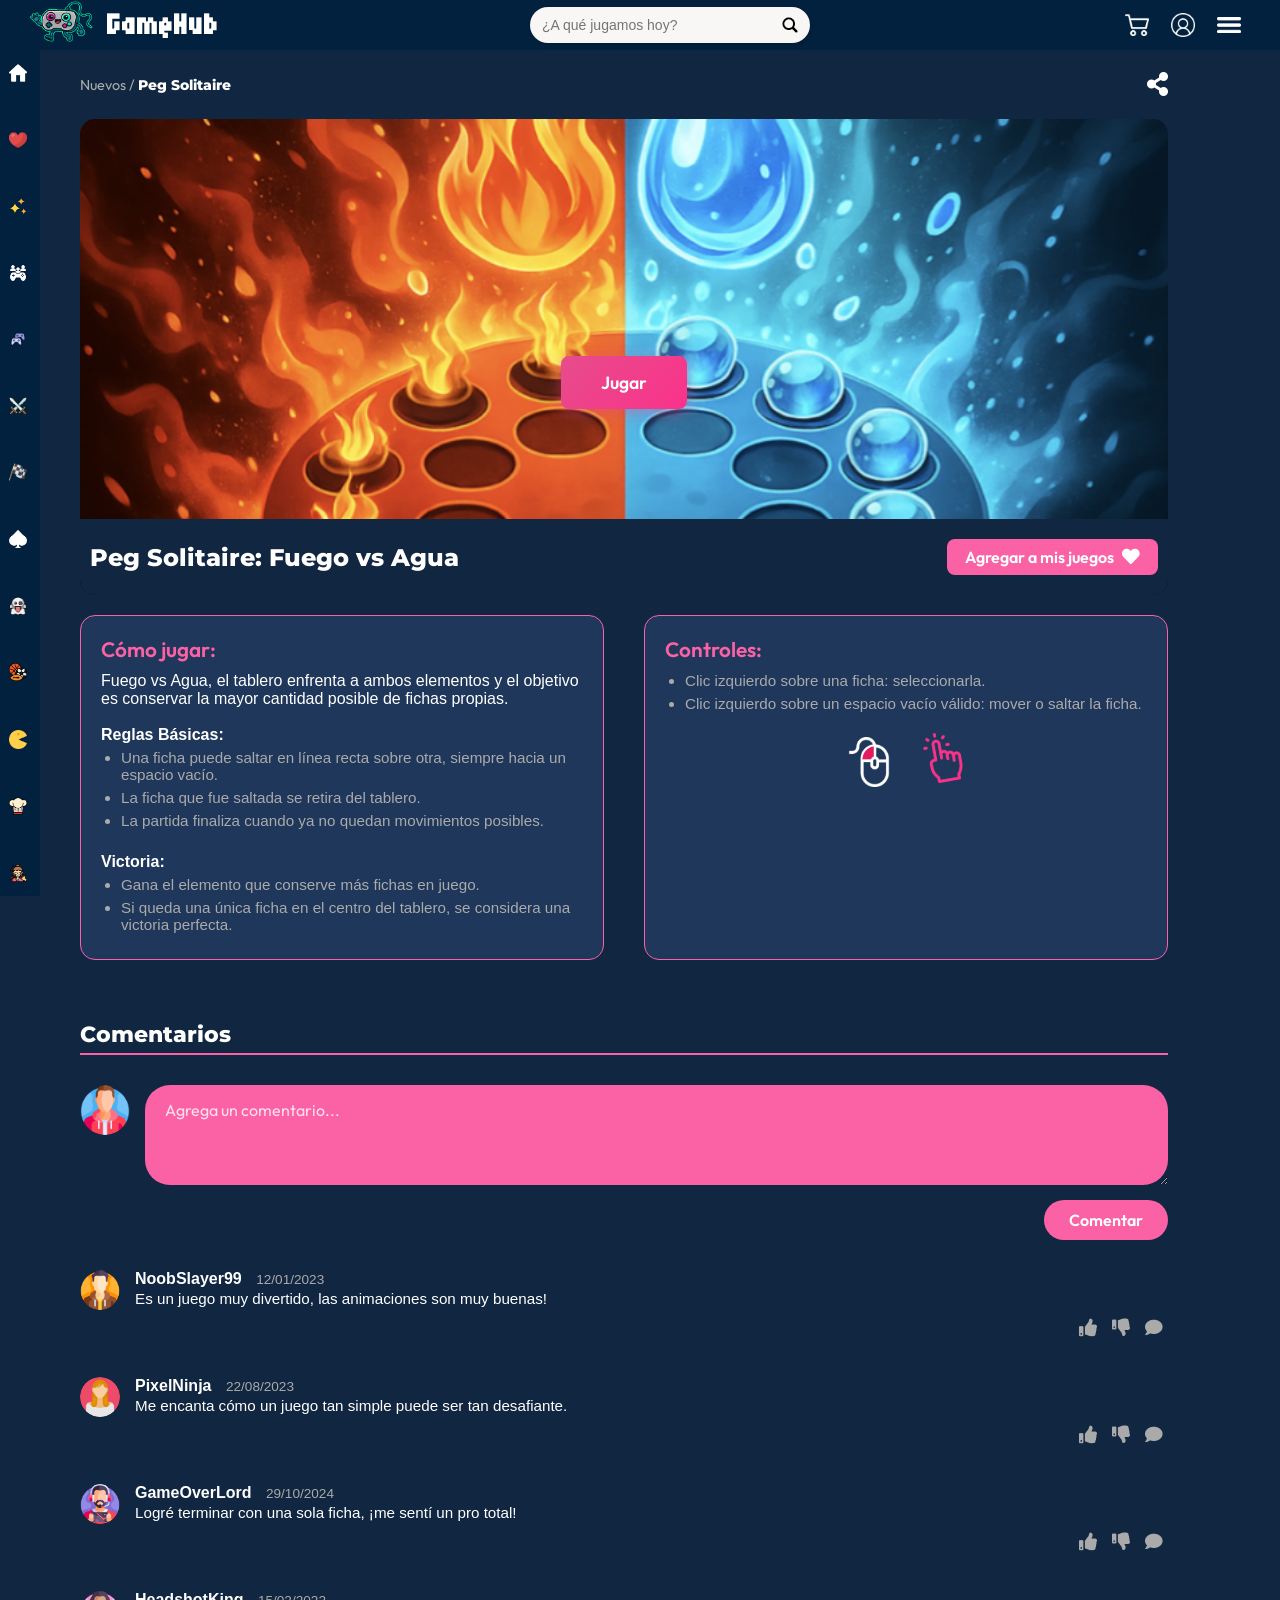
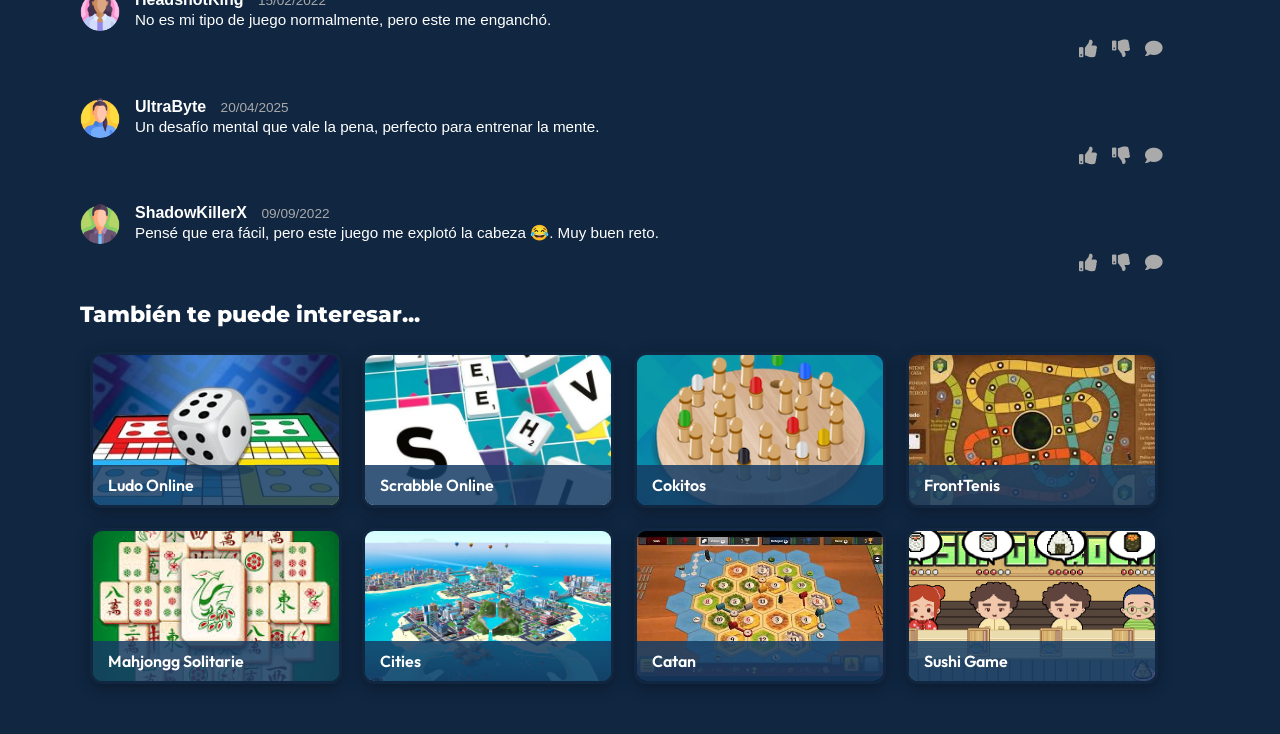
==== Entrega2/juegoPeg.html @ 977aabcf "subo entrega 2" ====
<!DOCTYPE html>
<html lang="es">
<head>
    <meta charset="UTF-8">
    <meta name="viewport" content="width=device-width, initial-scale=1.0">
    <title>Peg Solitaire</title>
    
    <link rel="stylesheet" href="css/barras.css">    
    <link rel="stylesheet" href="css/juego.css">     
    <link rel="stylesheet" href="css/footer.css">

    <link rel="stylesheet" href="https://cdnjs.cloudflare.com/ajax/libs/font-awesome/5.15.4/css/all.min.css">
    <link rel="preconnect" href="https://fonts.googleapis.com">
    <link rel="preconnect" href="https://fonts.gstatic.com" crossorigin>
    <link href="https://fonts.googleapis.com/css2?family=Micro+5&display=swap" rel="stylesheet">
    <link href="https://fonts.googleapis.com/css2?family=Montserrat:wght@500;800&display=swap" rel="stylesheet">
    <link href="https://fonts.googleapis.com/css2?family=Outfit:wght@700;800&display=swap" rel="stylesheet">

</head>
<body>

  <section id="seccion-header">
    <header>
      <div class="logo">
        <a href="home.php">
          <img src="images/iconos_barra_header/icono_GameHub.png" alt="GameHub">
        </a>
        <h1>GameHub</h1>
      </div>

        <!-- Buscador -->
        <div class="buscador-wrapper">
            <div class="buscador">
                <input type="text" placeholder="¿A qué jugamos hoy?">
                <img src="images/iconos_barra_header/lupa.png" alt="Buscar" class="lupa-icono">
            </div>
        </div>

      <!-- Acciones (carrito, perfil, menú) -->
      <div class="acciones">
        <!-- Carrito -->
        <button class="icon-btn">
          <img src="images/iconos_barra_header/carrito-de-compras.png" alt="Carrito">
        </button>

        <!-- Perfil -->
        <div class="menu-container">
          <button class="icon-btn toggle-menu" data-target="menu-perfil">
            <img src="images/iconos_barra_header/usuario.png" alt="Perfil">
          </button>
          <div id="menu-perfil" class="menu">
            <img src="images/iconos_barra_header/avatar.png" alt="avatar" class="avatar">
            <h3>NICKNAME</h3>
            <p>Configuraciones de la cuenta</p>
            <ul>
              <li>Editar Nickname</li>
              <li>Editar Avatar</li>
              <li>Correo electrónico</li>
              <li>Contraseña</li>
              <li>Idioma</li>
            </ul>
          </div>
        </div>

        <!-- Menú hamburguesa -->
        <div class="hamb-wrapper">
          <div class="menu-container">
            <button class="icon-btn toggle-menu" data-target="menu-redes">
              <img src="images/iconos_barra_header/menu.png" alt="Menú">
            </button>
            <div id="menu-redes" class="menu">
              <ul>
                <li id="logout-link"><a href="#" >Log Out</a><img src="images/iconos_menu_hamb/log-out.png" alt="Salir"></li>
                <li><a href="#">Facebook</a><img src="images/iconos_menu_hamb/facebook.png" alt="Facebook"></li>
                <li><a href="#">Instagram</a><img src="images/iconos_menu_hamb/instagram.png" alt="Instagram"></li>
                <li><a href="#">Youtube</a><img src="images/iconos_menu_hamb/youtube.png" alt="Youtube"></li>
                <li><a href="#">Twitter</a><img src="images/iconos_menu_hamb/twitter.png" alt="Twitter"></li>
              </ul>
            </div>
          </div>
        </div>
      </div>
    </header>
  </section>

  <section id="seccion-sidebar">
    <nav class="sidebar">
        <ul>
        <li><a href="home.php"><i class="active"><img src="images/iconos_nav_bar/casa-home.png"></i><span>Home</span></a></li>
        <li><a href="#"><i class="active"><img src="images/iconos_nav_bar/corazon-favs.png"></i><span>Mis juegos</span></a></li>
        <li><a href="#"><i class="active"><img src="images/iconos_nav_bar/estrellas-new.png"></i><span>Nuevos</span></a></li>
        <li><a href="#"><i class="active"><img src="images/iconos_nav_bar/joystick-multijugador.png"></i><span>Multijugador</span></a></li>
        <li><a href="#"><i class="active"><img src="images/iconos_nav_bar/controles-2-players.png"></i><span>2 jugadores</span></a></li>
        <li><a href="#"><i class="active"><img src="images/iconos_nav_bar/espadas-accion.png"></i><span>Accion</span></a></li>
        <li><a href="#"><i class="active"><img src="images/iconos_nav_bar/bandera-carreras.png"></i><span>Carreras</span></a></li>
        <li><a href="#"><i class="active"><img src="images/iconos_nav_bar/pikas-de-mesa.png"></i><span>De mesa</span></a></li>
        <li><a href="#"><i class="active"><img src="images/iconos_nav_bar/fantasma-terror.png"></i><span>Terror</span></a></li>
        <li><a href="#"><i class="active"><img src="images/iconos_nav_bar/pelotas-deportes.png"></i><span>Deportes</span></a></li>
        <li><a href="#"><i class="active"><img src="images/iconos_nav_bar/pacman-clasicos.png"></i><span>Clasicos</span></a></li>
        <li><a href="#"><i class="active"><img src="images/iconos_nav_bar/gorro-cocina.png"></i><span>Cocina</span></a></li>
        <li><a href="#"><i class="active"><img src="images/iconos_nav_bar/maquillaje.png"></i><span>Belleza</span></a></li>
        </ul>
    </nav>
</section>

<main class="game-page">

    <section class="game-breadcrumb-header">
        <div class="breadcrumb">
            Nuevos / <span>Peg Solitaire</span>
        </div>
        <button class="share-btn">
            <i class="fas fa-share-alt"></i>
        </button>
    </section>

    <section class="game-banner-container">
        <div class="game-banner-card">
            <img src="images/pegSolitarie.png" alt="Peg Solitaire: Fuego vs Agua" class="banner-image">
            
            <div class="banner-overlay">
                <button class="btn-primary-play" id="playButton">Jugar</button>
            </div>
            
            <div class="card-footer">
                <h2>Peg Solitaire: Fuego vs Agua</h2>
                <button class="btn-add-game" id="addToMyGamesBtn">
                    Agregar a mis juegos <i class="fas fa-heart"></i>
                </button>
            </div>
        </div>
    </section>
    
    <section class="game-info-details">
        <div class="info-section how-to-play">
            <h3>Cómo jugar:</h3>
            <p>Fuego vs Agua, el tablero enfrenta a ambos elementos y el objetivo es conservar la mayor cantidad posible de fichas propias.</p> <br>
            <h4>Reglas Básicas:</h4>
            <ul>
                <li>Una ficha puede saltar en línea recta sobre otra, siempre hacia un espacio vacío.</li>
                <li>La ficha que fue saltada se retira del tablero.</li>
                <li>La partida finaliza cuando ya no quedan movimientos posibles.</li>
            </ul> <br>
            <h4>Victoria:</h4> 
            <ul>
                <li>Gana el elemento que conserve más fichas en juego.</li>
                <li>Si queda una única ficha en el centro del tablero, se considera una victoria perfecta.</li>
            </ul>
        </div>
        <div class="info-section controls">
            <h3>Controles:</h3>
            <ul>
                <li>Clic izquierdo sobre una ficha: seleccionarla.</li>
                <li>Clic izquierdo sobre un espacio vacío válido: mover o saltar la ficha.</li>
            </ul>
            <div class="controls">
                <img src="images/mouseBtnIzq.PNG" alt="Icono de Control de Mouse" class="control-image">
                <img src="images/seleccione.png" alt="Icono de Seleccionar" class="control-image hand-icon">
            </div>
        </div>
    </section>

  <section class="comments-section">
    <h2>Comentarios</h2>
    <div class="comment-input-area">
        <img src="images/imgAvatarComentarios/hombre1.png" alt="Avatar" class="user-avatar">
        <textarea placeholder="Agrega un comentario..." class="comment-textarea"></textarea>
    </div>
    <button class="btn-comment-submit">Comentar</button>
    
    <div class="comment-item">
        <img src="images/imgAvatarComentarios/hombre2.png" alt="Avatar" class="user-avatar">
        
        <div class="comment-content">
            
            <div class="comment-header">
                <span class="comment-username">NoobSlayer99</span>
                <span class="comment-date">12/01/2023</span>
            </div>
            
            <p class="comment-text">Es un juego muy divertido, las animaciones  son muy buenas!</p>
            
            <div class="comment-actions">
                <i class="fas fa-thumbs-up"></i>
                <i class="fas fa-thumbs-down"></i>
                <i class="fas fa-comment"></i>
            </div>
        </div>
    </div>


    <div class="comment-item">
        <img src="images/imgAvatarComentarios/mujer3.png" alt="Avatar" class="user-avatar">
        
        <div class="comment-content">
            
            <div class="comment-header">
                <span class="comment-username">PixelNinja</span>
                <span class="comment-date">22/08/2023</span>
            </div>
            
            <p class="comment-text">Me encanta cómo un juego tan simple puede ser tan desafiante.</p>
            
            <div class="comment-actions">
                <i class="fas fa-thumbs-up"></i>
                <i class="fas fa-thumbs-down"></i>
                <i class="fas fa-comment"></i>
            </div>
        </div>
    </div>

    <div class="comment-item">
        <img src="images/imgAvatarComentarios/hombre4.png" alt="Avatar" class="user-avatar">
        
        <div class="comment-content">
            
            <div class="comment-header">
                <span class="comment-username">GameOverLord</span>
                <span class="comment-date">29/10/2024</span>
            </div>
            
            <p class="comment-text">Logré terminar con una sola ficha, ¡me sentí un pro total!</p>
            
            <div class="comment-actions">
                <i class="fas fa-thumbs-up"></i>
                <i class="fas fa-thumbs-down"></i>
                <i class="fas fa-comment"></i>
            </div>
        </div>
    </div>

    <div class="comment-item">
        <img src="images/imgAvatarComentarios/mujer5.png" alt="Avatar" class="user-avatar">
        
        <div class="comment-content">
            
            <div class="comment-header">
                <span class="comment-username">HeadshotKing</span>
                <span class="comment-date">15/02/2022</span>
            </div>
            
            <p class="comment-text">No es mi tipo de juego normalmente, pero este me enganchó.</p>
            
            <div class="comment-actions">
                <i class="fas fa-thumbs-up"></i>
                <i class="fas fa-thumbs-down"></i>
                <i class="fas fa-comment"></i>
            </div>
        </div>
    </div>

    <div class="comment-item">
        <img src="images/imgAvatarComentarios/mujer6.png" alt="Avatar" class="user-avatar">
        
        <div class="comment-content">
            
            <div class="comment-header">
                <span class="comment-username">UltraByte</span>
                <span class="comment-date">20/04/2025</span>
            </div>
            
            <p class="comment-text">Un desafío mental que vale la pena, perfecto para entrenar la mente.</p>
            
            <div class="comment-actions">
                <i class="fas fa-thumbs-up"></i>
                <i class="fas fa-thumbs-down"></i>
                <i class="fas fa-comment"></i>
            </div>
        </div>
    </div>
    
    <div class="comment-item">
        <img src="images/imgAvatarComentarios/hombre7.png" alt="Avatar" class="user-avatar">
        
        <div class="comment-content">
            
            <div class="comment-header">
                <span class="comment-username">ShadowKillerX</span>
                <span class="comment-date">09/09/2022</span>
            </div>
            
            <p class="comment-text">Pensé que era fácil, pero este juego me explotó la cabeza 😂. Muy buen reto.</p>
            
            <div class="comment-actions">
                <i class="fas fa-thumbs-up"></i>
                <i class="fas fa-thumbs-down"></i>
                <i class="fas fa-comment"></i>
            </div>
        </div>
    </div>

    </section>

    <section class="related-games-section">
        <h2>También te puede interesar...</h2>
        <div class="games-grid">
            <div class="game-card">
                <img src="images/imgTambienInteresa/recom1.jpg" alt="Ludo Online" class="game-image">
                <div class="game-title-overlay">
                   Ludo Online
                </div>
            </div>
            <div class="game-card">
                <img src="images/imgTambienInteresa/recom2.jpg" alt="Scrabble Online" class="game-image">
                <div class="game-title-overlay">
                    Scrabble Online
                </div>
            </div>
            <div class="game-card">
                <img src="images/imgTambienInteresa/recom3.png" alt="Cokitos" class="game-image">
                <div class="game-title-overlay">
                    Cokitos
                </div>
            </div>
            <div class="game-card">
                <img src="images/imgTambienInteresa/recom4.jpeg" alt="FrontTenis" class="game-image">
                <div class="game-title-overlay">
                   FrontTenis
                </div>
            </div>
        </div>
         <div class="games-grid">
            <div class="game-card">
                <img src="images/imgTambienInteresa/recom5.jpeg" alt="Mahjongg Solitarie" class="game-image">
                <div class="game-title-overlay">
                    Mahjongg Solitarie
                </div>
            </div>
            <div class="game-card">
                <img src="images/imgTambienInteresa/recom6.jpeg" alt="Cities" class="game-image">
                <div class="game-title-overlay">
                    Cities
                </div>
            </div>
            <div class="game-card">
                <img src="images/imgTambienInteresa/recom7.jpg" alt="Catan" class="game-image">
                <div class="game-title-overlay">
                    Catan
                </div>
            </div>
            <div class="game-card">
                <img src="images/imgTambienInteresa/recom8.png" alt="Sushi Game" class="game-image">
                <div class="game-title-overlay">
                    Sushi Game
                </div>
        </div>
    </section>

</main>

<?php require 'secciones/footer.php'; ?> 

<script src="js/agregarJuego.js"></script>
<script src="js/barras.js"></script>
<script src="js/redireccionamiento.js"></script>

</body>
</html>
---- Entrega2/css/barras.css ----
=========================
/* BASE */
/* ========================= */

body {
    margin: 0;
    padding: 0;
    font-family: 'Open Sans', sans-serif;
}

/* ========================= */
/* HEADER */
/* ========================= */

header {
    display: flex;
    justify-content: space-between;
    align-items: center;
    background: #02213E;
    padding: 10px 20px;
    color: white;
    width: 100vw;
    box-sizing: border-box;
    height: 50px;
    margin: 0;
}

/* Logo */

.logo {
    display: flex;
    align-items: center;
    gap: 4px;
}

.logo img {
    width: 83px;
    height: 50px;
    transition: transform 0.5s ease;
    cursor: pointer;
}

.logo img:hover {
    transform: scale(1.1);
    transition: transform 0.2s cubic-bezier(0.34, 1.56, 0.64, 1);
}

.logo h1 {
    font-size: 40px;
    font-family: 'Micro 5', sans-serif;
}

/* ========================= */
/* BUSCADOR */
/* ========================= */

.buscador-wrapper {
    flex: 1;
    display: flex;
    justify-content: center;
    align-items: center;
    padding: 0 20px;
}

.buscador {
    position: relative;
    width: 100%;
    max-width: 280px;
    height: 36px;
    background-color: #F9F6F6;
    border-radius: 20px;
    display: flex;
    align-items: center;
    box-shadow: 0 2px 4px rgba(0,0,0,0.1);
}

.buscador input {
    flex: 1;
    height: 100%;
    border: none;
    outline: none;
    background: transparent;
    color: #333;
    font-family: 'Lohit Devanagari', sans-serif;
    font-size: 14px;
    padding-left: 12px;
    padding-right: 36px;
}

.lupa-icono {
    position: absolute;
    right: 10px;
    width: 20px;
    height: 20px;
    cursor: pointer;
}

/* ========================= */
/* ICONOS DERECHA DEL HEADER */
/* ========================= */

.acciones {
    display: flex;
    align-items: center;
    justify-content: flex-end;
    gap: 14px;
    padding-right: 15px;
}

.icon-btn {
    display: flex;
    align-items: center;
    justify-content: center;
    width: 32px;
    height: 32px;
    background: none;
    border: none;
    cursor: pointer;
    padding: 0;
}

.icon-btn img {
    width: 24px;
    height: 24px;
    object-fit: contain;
}

/* ========================= */
/* MENÚS DESPLEGABLES */
/* ========================= */

.menu-container {
    position: relative;
    display: inline-block;
    margin-right: 0;
}

.menu {
    position: absolute;
    right: 0;
    top: 36px;
    background: #02213E;
    border-radius: 4px;
    padding: 0;
    width: 150px;
    height: auto;
    display: none;
    color: white;
    font-family: 'League Spartan', sans-serif;
    font-size: 14px;
    box-shadow: 0 4px 8px rgba(0, 0, 0, 0.2);
    z-index: 1000;
    opacity: 0;
    transition: opacity 0.3s ease;
    flex-direction: column;
    overflow: hidden;
    gap: 5px;
}

.menu.active {
    display: block;
    opacity: 1;
}

/* Menú perfil */

#menu-perfil {
    width: 260px;
    height: 378px;
}

.menu .avatar {
    width: 80px;
    height: 80px;
    border-radius: 50%;
    display: block;
    margin: 15px auto 10px auto;
}

.menu h3 {
    text-align: center;
    margin: 5px 0;
    color: #ffffff;
}

.menu p {
    text-align: center;
    margin: 0 0 10px 0;
    font-size: 14px;
    color: #bbb;
}

.menu ul {
    list-style-type: none;
    padding: 0;
    margin: 0;
}

.menu ul li {
    display: flex;
    justify-content: center;
    align-items: center;
    padding: 12px 16px;
    cursor: pointer;
    font-size: 14px;
    border-bottom: 1px solid #033354;
    color: #ffffff;
    background-color: #02213E;
    transition: background-color 0.3s;
}

.menu ul li:hover,
.menu ul li a.active {
    background: #FA62A5;
    border-radius: 5px;
    color: #ffffff;
}

/* Menú redes */

#menu-redes {
    top: 40px;
}

#menu-redes ul li {
    display: flex;
    align-items: center;
    justify-content: space-between;
    padding: 12px 16px;
    border-bottom: 1px solid #033354;
    background-color: #02213E;
    font-size: 14px;
    color: #ffffff;
    transition: background-color 0.3s;
}

#menu-redes ul li:hover,
#menu-redes ul li a.active {
    background: #FA62A5;
    border-radius: 5px;
    color: #ffffff;
}

#menu-redes ul li a {
    text-decoration: none;
    color: #ffffff;
    flex-grow: 1;
}

#menu-redes ul li img {
    width: 16px;
    height: 16px;
    margin-left: 10px;
}

/* ========================= */
/* SIDEBAR */
/* ========================= */

.sidebar {
    background-color: #02213E;
    width: 40px;
    height: 660px;
    position: fixed;
    top: 50px;
    left: 0px;
    transition: width 0.3s ease;
    overflow: visible;
    z-index: 9999;
}

.sidebar ul {
    list-style-type: none;
    margin: 0;
    padding: 0;
    height: 100%; /* 👈 ocupa todo el alto de la barra */
    display: flex;
    flex-direction: column;
    justify-content: space-between; /* 👈 distribuye arriba-abajo */
}


.sidebar ul li {
    width: 100%;
    color: #ffffff;
    transition: background-color 0.3s;
}

.sidebar ul li a {
    display: flex;
    align-items: center;
    gap: 30px;
    text-decoration: none;
    font-size: 14px;
    padding: 4px;
    white-space: nowrap;
    margin-left: 5px;
    font-family: 'Roboto', sans-serif;
}

.sidebar ul li a span {
    opacity: 0;
    transition: opacity 0.3s ease;
}

.sidebar:hover {
    width: 170px;
    background-color: #0A2E4D;
}

.sidebar img {
    width: 18px;
    height: auto;
    margin: 10px 0;
    display: block;
    flex-shrink: 0;
}

.sidebar a {
    display: flex;
    align-items: center;
    gap: 8px;
    text-decoration: none;
    color: #fff;
    font-size: 14px;
}

.sidebar span {
    opacity: 0;
    transition: opacity 0.3s ease;
    flex: 1;
}

.sidebar:hover span {
    opacity: 1;
}

.sidebar ul li:hover,
.sidebar ul li a.active {
    position: relative;
    z-index: 1000;
    box-shadow: 0 4px 12px rgba(0, 0, 0, 0.2);
    transform: scale(1.05);
    background: #FA62A5;
    border-radius: 5px;
    color: #ffffff;
}

/* ========================= */
/* RESPONSIVE DESIGN */
/* ========================= */

@media (max-width: 768px) {
    header {
        flex-direction: column;
        height: auto;
        padding: 10px;
        gap: 10px;
    }

    .logo h1 {
        font-size: 32px;
    }

    .logo img {
        width: 70px;
        height: auto;
    }

    .buscador-wrapper {
        width: 100%;
        padding: 0;
    }

    .buscador {
        width: 90%;
        margin: 0 auto;
    }

    .acciones {
        justify-content: center;
        padding-right: 0;
    }
}

@media (max-width: 480px) {
    header {
        display: flex;
        justify-content: flex-start;
        flex-direction: column;
        align-items: flex-start;
        padding: 10px;
        height: 100px;
        position: relative;
    }

    .logo {
        position: absolute;
        bottom: 10px;
        left: 10px;
        display: flex;
        align-items: flex-end;
        gap: 10px;
    }

    .logo img {
        width: 100px;
        height: 67px;
    }

    .logo h1 {
        font-size: 46px;
        position: relative;
        top: 20px;
    }

    .buscador {
        display: none;
    }

    .acciones {
        display: flex;
        justify-content: flex-end;
        align-items: center;
        position: relative;
        top: 20px;
        left: 0;
        width: 100%;
        padding: 0 10px;
        gap: 4px;
    }

    .icon-btn {
        width: 24px;
        height: 24px;
    }

    .acciones img {
        width: 20px;
        height: 20px;
    }

    .menu,
    #menu-redes {
        position: absolute;
        right: 0px;
        top: 38px;
    }

    .sidebar {
        top: 100px;
        height: 100%;
    }

    .sidebar ul li a {
        padding: 14px 7px;
    }
}
---- Entrega2/css/juego.css ----
/* ======================================= */
/* 0. VARIABLES Y CONFIGURACIÓN GLOBAL     */
/* ======================================= */

:root {
    /* Dimensiones de Diseño */
    --content-width: 1088px;    /* Ancho del contenido central */
    --menu-lateral-width: 40px; /* Ancho de la barra lateral fija */
    --padding-page: 50px;       /* Padding estándar de los lados del header/footer */

    /* Colores */
    --color-bg-dark: #102641;
    --color-card-bg: #1F375A;
    --color-text-primary: #FFFFFF;
    --color-text-secondary: #AAAAAA;
    --color-primary-pink: #FA62A5; 
    
    /* Colores de Hover/Estados */
    --color-pink-hover: #FA328A;
    --color-added-green: #69B469;
    --color-added-green-hover: #5AA15A;
    
    /* FUENTES FINALES */
    --font-base: 'Outfit', sans-serif;  /* Para cuerpo, botones, subtítulos */
    --font-heading: 'Montserrat', sans-serif; /* Para títulos principales y secciones */
    
    /* TAMAÑOS BASE */
    --font-size-base: 16px;
}

/* ======================================= */
/* 1. AJUSTES DEL BODY Y ALINEACIÓN GLOBAL */
/* ======================================= */

body {
    /* Mantenemos el margen para la barra lateral fija */
    margin-left: var(--menu-lateral-width); 
    margin-top: 20px; 
    padding: 0px;
    
    background-color: var(--color-bg-dark);
    
    /* FUENTE BASE: OUTFIT */
    color: var(--color-text-primary);
    font-family: var(--font-base);
    font-size: var(--font-size-base);
}

.game-page {
    /* Mantenemos el ancho fijo */
    width: var(--content-width); 
    
    /* Eliminamos el centrado */
    margin: 0; 
    
    /* Empujamos el contenido a la derecha para separarlo de la barra lateral. */
    margin-left: 40px; 
    
    /* Espacio superior para separar del header superior */
    padding-top: 50px; 
}

/* ======== HEADER SUPERIOR ======== */
header {
    width: 100%;
    position: fixed;
    top: 0;
    left: 0;
    z-index: 1000;
}

/* ======== BARRA LATERAL / SIDEBAR ======== */
.sidebar {
    height: 94%;
    position: fixed;
    top: 50px;
    left: 0;
    z-index: 1000;
}

/* ======================================= */
/* 2. SECCIÓN 1: BREADCRUMB Y SHARE        */
/* ======================================= */

.game-breadcrumb-header {
    display: flex;
    justify-content: space-between;
    align-items: center;
    margin-bottom: 20px;
    height: 29px;
}

/* BREADCRUMB: PARTE "Nuevos /" (Color Gris Sutil y Delgado) */
.breadcrumb {
    font-family: var(--font-base); /* Outfit */
    
    /* Usamos el peso Regular (400) para el aspecto delgado */
    font-weight: 400; 
    
    /* Aplicamos el color secundario (Gris Sutil) que imita la sutileza de la descripción */
    color: var(--color-text-secondary); 
    
    font-size: 0.90rem;
}

/* SPAN: PARTE "Peg Solitaire" (Bold y Color Blanco)  */
.breadcrumb span {
    font-family: var(--font-heading); /* Montserrat */
    font-weight: 800; /* BOLD para el nombre del juego */
    
    color: var(--color-text-primary); 
}

.share-btn {
    background: none;
    border: none;
    color: var(--color-text-primary);
    font-size: 1.5rem;
    cursor: pointer;
}

/* ======================================= */
/* 3. SECCIÓN 2: BANNER Y BOTONES */
/* ======================================= */

.game-banner-container {
    padding: 0;
    margin-bottom: 20px;
}

.game-banner-card {
    position: relative;
    border-radius: 15px; 
    overflow: hidden;
    height: 476px; 
    z-index: 1; 
}

.banner-image {
    width: 100%;
    height: 100%; 
    object-fit: cover;
}

/* Centrado del Botón "Jugar" */
.banner-overlay {
    position: absolute;
    top: 0;
    left: 0;
    width: 100%;
    height: 100%;
    display: flex;
    justify-content: center;
    align-items: center;
    padding-top: 50px;  
}

/* ========================================================== */
/* ESTILOS BASE: BOTÓN JUGAR (.btn-primary-play) */
/* ========================================================== */

.btn-primary-play {
    /* FUENTE: OUTFIT */
    font-family: var(--font-base); 
    font-weight: 600; 
    
    padding: 15px 40px; 
    font-size: 1.1rem;  
    border-radius: 8px; 
    color: #ffffff;
    border: none;
    cursor: pointer;
    
    background: linear-gradient(135deg, #e74c8c 0%, #FA328A 100%); 
    box-shadow: 0 4px 15px rgba(231, 76, 140, 0.4);
    
    transition: 
        transform 0.3s ease, 
        box-shadow 0.3s ease, 
        background 0.3s ease;
    
    animation: pulse 1.5s infinite alternate; 
}

/* ESTADO HOVER */
.btn-primary-play:hover {
    transform: translateY(-4px) scale(1.05);
    box-shadow: 0 12px 28px rgba(231, 76, 140, 0.6);
    background: linear-gradient(135deg, #f06292 0%, #e74c8c 100%);
    animation: none;
}

/* ESTADO ACTIVO */
.btn-primary-play:active {
    transform: translateY(-2px) scale(1.02);
    box-shadow: 0 8px 20px rgba(231, 76, 140, 0.5);
}

/* Barra inferior del Banner */
.card-footer {
    position: absolute;
    bottom: 0;
    left: 0;
    width: 100%;
    display: flex;
    justify-content: space-between; 
    align-items: center;
    background: var(--color-bg-dark); 
    padding: 20px 10px;
}

/* TÍTULO DENTRO DEL FOOTER: MONTSERRAT */
.card-footer h2 {
    /* Mantenemos el font-size de la propuesta inicial del título */
    font-family: var(--font-heading); 
    font-weight: 800;
    font-size: 1.5rem;
    color: var(--color-text-primary);
    margin: 0; 
}

/* ========================================================== */
/* ESTILOS BASE: BOTÓN AGREGAR A MIS JUEGOS (.btn-add-game) */
/* ========================================================== */
.btn-add-game {
    /* FUENTE: OUTFIT */
    font-family: var(--font-base); 
    font-weight: 600;
    
    margin: 0; 
    border-radius: 8px; 
    padding: 8px 18px; 
    font-size: 1rem;
    cursor: pointer;
    background-color: var(--color-primary-pink); 
    color: #ffffff; 
    border: none;
  
    box-shadow: 0 0 0 transparent; 
    animation: none !important;
    
    transition: 
        transform 0.3s ease, 
        box-shadow 0.3s ease, 
        background-color 0.4s ease;
    
    display: inline-flex;
    align-items: center;
    gap: 8px; 
}

/* Icono (Font Awesome) */
.btn-add-game i {
    color: #ffffff;
    font-size: 1.1rem;
}

/* ESTADO HOVER (Normal: Agregar a mis juegos) */
.btn-add-game:not(.added):hover { 
    transform: translateY(-3px) scale(1.02); 
    background-color: var(--color-pink-hover);
    color: #A70046; 
}

/* BLOQUE PARA CAMBIAR EL COLOR DEL CORAZÓN */
.btn-add-game:not(.added):hover i {
    color:  #A70046;
    transition: color 0.3s ease;
}

/* ESTADO "AGREGADO" (.added) */
.btn-add-game.added {
    background-color: var(--color-added-green);
    color: #ffffff; 
}

/* ESTADO HOVER (Agregado) */
.btn-add-game.added:hover {
    background-color: var(--color-added-green-hover);
    transform: translateY(-3px) scale(1.02); 
    color: #ffffff;
}
    
/* ======================================= */
/* 4. SECCIÓN 3: REGLAS Y CONTROLES        */
/* ======================================= */

/* Contenedor General de la Información */
.game-info-details {
    display: flex;
    justify-content: space-between;
    gap: 40px; 
    margin-bottom: 20px;
}

.info-section {
    width: 50%; 
    background-color: var(--color-card-bg);
    border-radius: 15px;
    padding: 20px;
    box-sizing: border-box;

    border: 1px solid var(--color-primary-pink); 
}

/* SUBTÍTULOS (REGLAS, VICTORIA, CONTROLES): OUTFIT */
.info-section h3 {
    font-family: var(--font-base); /* Outfit */
    font-weight: 600;
    color: var(--color-primary-pink);
    margin-top: 0;
    font-size: 1.3rem; 
    margin-bottom: 10px; 
}

.info-section ul {
    list-style: disc; 
    padding-left: 20px; 
    margin-top: 5px; 
}

/* Texto de la Lista */
.info-section li {
    font-size: 0.95rem; 
    margin-bottom: 6px; 
    color: var(--color-text-secondary);
}

/* ---------------------------------------------------- */
/* AJUSTE PARA CENTRAR ICONOS DE CONTROLES */
/* ---------------------------------------------------- */

/* Contenedor de los iconos  */
.info-section div.controls {
    text-align: center; /* Centra los elementos de línea dentro */
    margin-top: 25px;   /* Espacio superior para separar de la lista */
    margin-bottom: 15px;
}

/* Estilo para todas las imágenes de control */
.control-image {
    width: 50px;
    height: auto; 
    
    /* Aseguramos que se comporten como elementos en línea para que text-align: center funcione */
    display: inline-block;
    vertical-align: middle; 
    margin: 0 10px; /* Espacio entre los dos iconos */
    

}

/* Estilo para el icono de la mano/seleccionar */
.hand-icon {
    /* Mantenemos la rotación sutil que pediste */
    transform: rotate(-10deg); 
    position: relative;
    top: -5px; /* Ajuste sutil */
}

/* ======================================= */
/* 5. SECCIÓN COMENTARIOS                  */
/* ======================================= */

/* Títulos de Sección (ej. COMENTARIOS) */
.comments-section h2 {
    /* TÍTULO DE SECCIÓN: MONTSERRAT */
    font-family: var(--font-heading); 
    font-weight: 800;
    
    color: var(--color-text-primary);
    font-size: 1.4rem;
    margin-bottom: 5px; 
    padding-top: 40px; 
}

/* Línea de separación rosa debajo del título "Comentarios" */
.comments-section h2::after {
    content: '';
    display: block;
    width: 100%;
    height: 2px;
    background-color: var(--color-primary-pink);
    margin-top: 5px;
    margin-bottom: 30px; 
}

/* ÁREA DE INPUT DE COMENTARIO */
.comment-input-area {
    display: flex;
    align-items: flex-start; 
    gap: 15px; 
    margin-bottom: 15px;
}

.user-avatar {
    width: 50px; 
    height: 50px;
    border-radius: 50%;
    object-fit: cover;
    flex-shrink: 0; 
}

.comment-textarea {
    width: 100%; 
    min-height: 100px;
    background-color: var(--color-primary-pink); 
    color: var(--color-text-primary);
    border: none;
    border-radius: 25px; 
    padding: 15px 20px;
    box-sizing: border-box;
    resize: vertical; 
    font-size: 1rem;
    font-family: var(--font-base); /* Outfit */
}

.comment-textarea::placeholder {
    color: rgba(255, 255, 255, 0.8);
}

/* BOTÓN COMENTAR (.btn-comment-submit) */
.btn-comment-submit {
    /* FUENTE: OUTFIT */
    font-family: var(--font-base); 
    font-weight: 600;

    background-color: var(--color-primary-pink);
    color: #ffffff;
    border: none;
    
    border-radius: 20px;
    padding: 10px 25px;
    font-size: 1rem;
    cursor: pointer;
    
    display: block;
    margin-left: auto; 
    margin-bottom: 20px; 

    transition: 
        transform 0.3s ease, 
        background-color 0.3s ease;
}

/* ESTADO HOVER */
.btn-comment-submit:hover {
    transform: translateY(-2px); 
    background-color: var(--color-pink-hover); 
    color: #A70046; 
}

/* ESTADO ACTIVO (Al hacer click) */
.btn-comment-submit:active {
    transform: translateY(0);
}


/* COMENTARIOS EXISTENTES */
.comment-item {
    display: flex; 
    align-items: flex-start;
    gap: 15px;
    margin-bottom: 30px; 
    padding-top: 10px;
} 

.comment-item .user-avatar {
    width: 40px; 
    height: 40px;
}

.comment-username {
    font-weight: 600; /* Outfit Semi-Bold */
    color: var(--color-text-primary);
    font-size: 1rem;
    margin-right: 10px; 
}

.comment-date {
    color: var(--color-text-secondary);
    font-size: 0.85rem;
}

.comment-content {
    /* CLAVE: Esto obliga al contenedor de texto a absorber todo el espacio */
    flex-grow: 1; 
}
.comment-text {
    color: var(--color-text-primary);
    font-size: 0.95rem; 
    margin-top: 0;
    margin-bottom: 10px;
    line-height: 1.4;
}

/* Acciones (Like/Dislike/Reply) */
.comment-actions {
    display: flex;
    justify-content: flex-end; 
    gap: 15px;
    margin-right: 5px; 
    margin-top: 10px; 
}

.comment-actions i {
    color: var(--color-text-secondary); 
    cursor: pointer;
    font-size: 1.1rem; 
    transition: color 0.2s;
}

.comment-actions i:hover {
    color: var(--color-primary-pink); 
}

/* ======================================= */
/* 6. SECCIÓN 5: JUEGOS RELACIONADOS       */
/* ======================================= */

.related-games-section {
    margin-top: 20px;
    margin-bottom: 40px;
}

.related-games-section h2 {
    /* TÍTULO DE SECCIÓN: MONTSERRAT */
    font-family: var(--font-heading);
    font-size: 1.35rem; 
    font-weight: 800;
    
    color: #ffffff;
    padding-bottom: 10px;
    margin-bottom: 5px ;
}

.games-grid {
    display: grid;
    grid-template-columns: repeat(auto-fit, minmax(200px, 1fr)); 
    padding: 10px;
    gap: 30px 20px; 
}

/* TARJETA DE JUEGO INDIVIDUAL */

.game-card {
    position: relative;
    border-radius: 12px;
    overflow: hidden; 
    cursor: pointer;
    box-shadow: 0 4px 15px rgba(0, 0, 0, 0.3); 
    
    transition: 
        transform 0.3s ease, 
        box-shadow 0.3s ease, 
        border 0.3s ease;
    
    border: 3px solid transparent; 
}

/* ESTADO HOVER (Borde Rosa y Elevación) */
.game-card:hover {
    transform: translateY(-5px); 
    box-shadow: 0 10px 25px rgba(0, 0, 0, 0.5); 
    border: 3px solid var(--color-primary-pink); 
}

.game-image {
    width: 100%;
    height: 150px; 
    object-fit: cover; 
    display: block;
}

/* Overlay del Título */
.game-title-overlay {
    position: absolute;
    bottom: 0;
    left: 0;
    width: 100%;
    padding: 10px 15px;
    
    background-color: rgba(22, 60, 100, 0.85); 
    
    /* TÍTULO DEL JUEGO EN TARJETA: OUTFIT */
    font-family: var(--font-base); 
    font-weight: 600;
    font-size: 1rem;
    color: #ffffff;
    text-align: left;
}


/* ========================================================== */
/* 7. KEYFRAMES (ANIMACIONES) - CONSOLIDADOS AL FINAL */
/* ========================================================== */

@keyframes pulse {
  0%, 100% {
    transform: scale(1);
    box-shadow: 0 0 10px 0px rgba(231, 76, 140, 0.4); 
    background: linear-gradient(135deg, #e74c8c 0%, #f06292 100%); 
  }
  50% {
    transform: scale(1.08); 
    box-shadow: 0 0 30px 10px rgba(231, 76, 140, 0.85); 
    background: linear-gradient(135deg, #f06292 0%, #e74c8c 100%); 
  }
}

@keyframes fadeInUp {
  0% { opacity: 0; transform: translateY(30px); }
  100% { opacity: 1; transform: translateY(0); }
}

@keyframes spin {
  0% { transform: rotate(0deg); }
  100% { transform: rotate(360deg); }
}

@keyframes slideInBounce {
  0% { opacity: 0; transform: translateX(100%) scale(0.9); }
  60% { transform: translateX(-10px) scale(1.02); }
  100% { opacity: 1; transform: translateX(0) scale(1); }
}

@keyframes zoomIn {
  0% { transform: scale(1.15); opacity: 0.8; }
  100% { transform: scale(1); opacity: 1; }
}

.btn-add-game:not(.added):hover {
    transform: translateY(-3px) scale(1.05); 
    background-color: var(--color-pink-hover);
    color: #A70046; 
    animation: heartbeat 0.8s ease-in-out infinite alternate;
}

.btn-add-game:not(.added):hover i {
    color: #A70046;
    animation: pulseHeart 0.8s ease-in-out infinite alternate;
}

/* ANIMACIÓN DEL BOTÓN */
@keyframes heartbeat {
  0% { transform: translateY(-3px) scale(1.0); box-shadow: 0 0 10px rgba(250, 98, 165, 0.4); }
  50% { transform: translateY(-3px) scale(1.07); box-shadow: 0 0 25px rgba(250, 98, 165, 0.8); }
  100% { transform: translateY(-3px) scale(1.0); box-shadow: 0 0 10px rgba(250, 98, 165, 0.4); }
}

/* ANIMACIÓN DEL CORAZÓN */
@keyframes pulseHeart {
  0% { transform: scale(1); }
  50% { transform: scale(1.3); }
  100% { transform: scale(1); }
}
---- Entrega2/css/footer.css ----
/* Reset básico */
* {
    margin: 0;
    padding: 0;
    box-sizing: border-box;
}

body {
    font-family: 'Roboto', sans-serif;
}

/* Footer general */
.footer {
    background-color: #02213E;
    color: #ffffff;
    padding: 40px 20px; /* móvil: padding reducido */
}

.footer-container {
    max-width: 1366px;
    margin: 0 auto;
    display: grid;
    grid-template-columns: 1fr; /* Mobile: 1 columna */
    gap: 30px;
}

.footer-column h3 {
    font-size: 20px;
    font-weight: 600;
    margin-bottom: 5px;
    color: #FA328A;
}

.footer-column ul {
    list-style: none;
}

.footer-column ul li {
    margin-bottom: 10px;
}

.footer-column ul li a {
    color: #ffffff;
    font-size: 20px;
    font-family: 'Roboto', sans-serif;
}

.margin-top {
    margin-top: 32px;
}

.subscribe-link {
    display: inline-flex;
    align-items: center;
    gap: 6px;
    color: #ffffff;
    font-size: 16px;
    border-bottom: 0.5px solid #ffffff;
    padding-bottom: 0px;
    margin-bottom: 20px;
    text-decoration: none;
}

.subscribe-link img {
    width: 12px;
    height: 12px;
}

.social-icons {
    display: flex;
    gap: 10px;
    margin-top: 16px;
    align-items: center;
}

.social-icons a {
    color: #ffffff;
    font-size: 22px;
    display: flex;
    align-items: center;
    justify-content: center;
    text-decoration: none;
}

.social-icons img {
    width: 20px;
    height: 20px;
    display: block;
}

.logos {
    margin-top: 32px;
    display: flex;
    align-items: center;
    gap: 0px;
}

.logo-text {
    font-size: 47px;
    font-weight: bold;
    font-family: 'Micro 5', sans-serif;
}

.logo-icon img {
    width: 86px;
    height: 57px;
    display: block;
}

/* Tablet - >= 641px */
@media (min-width: 641px) {
    .footer-container {
        grid-template-columns: repeat(2, 1fr);
        gap: 40px;
    }

    .footer {
        padding: 50px 30px;
    }
}

/* Desktop - >= 1025px */
@media (min-width: 1025px) {
    .footer-container {
        grid-template-columns: repeat(4, 1fr);
        gap: 40px;
    }

    .footer {
        padding: 60px 40px;
    }
}
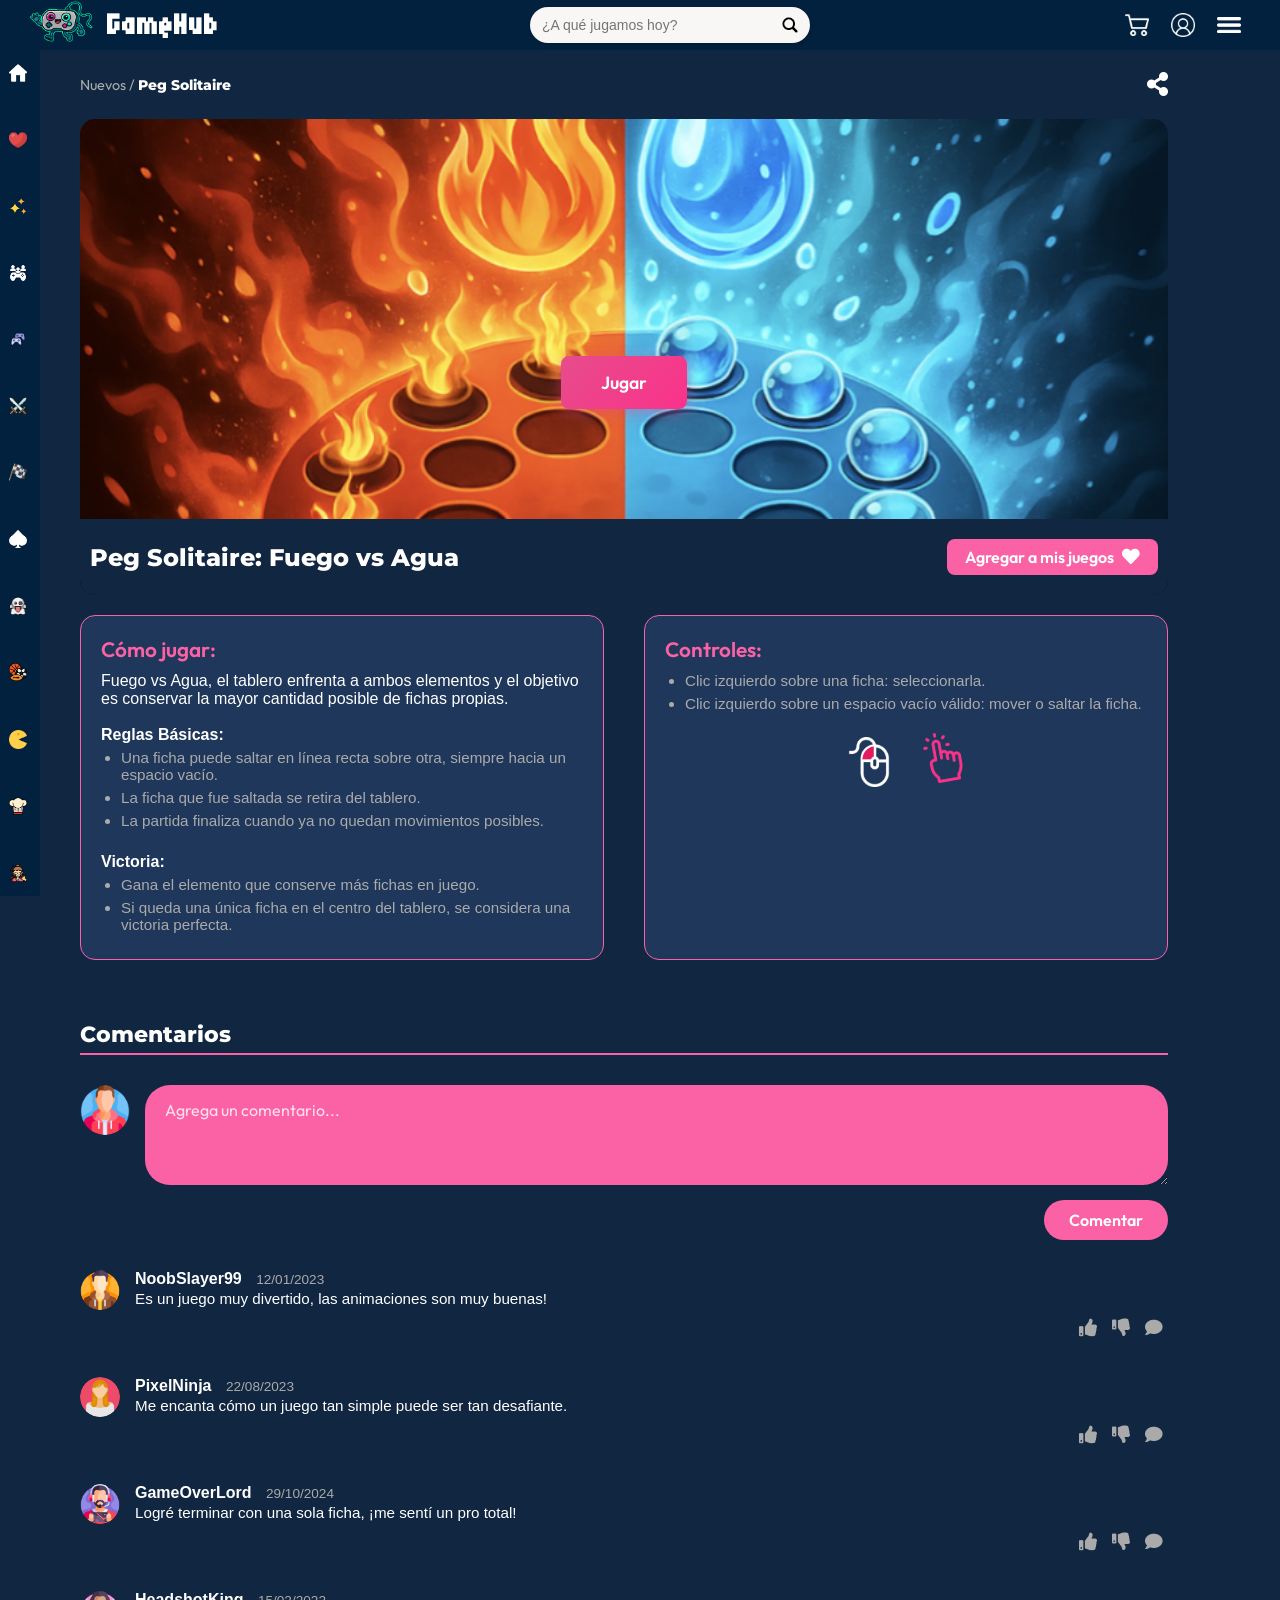
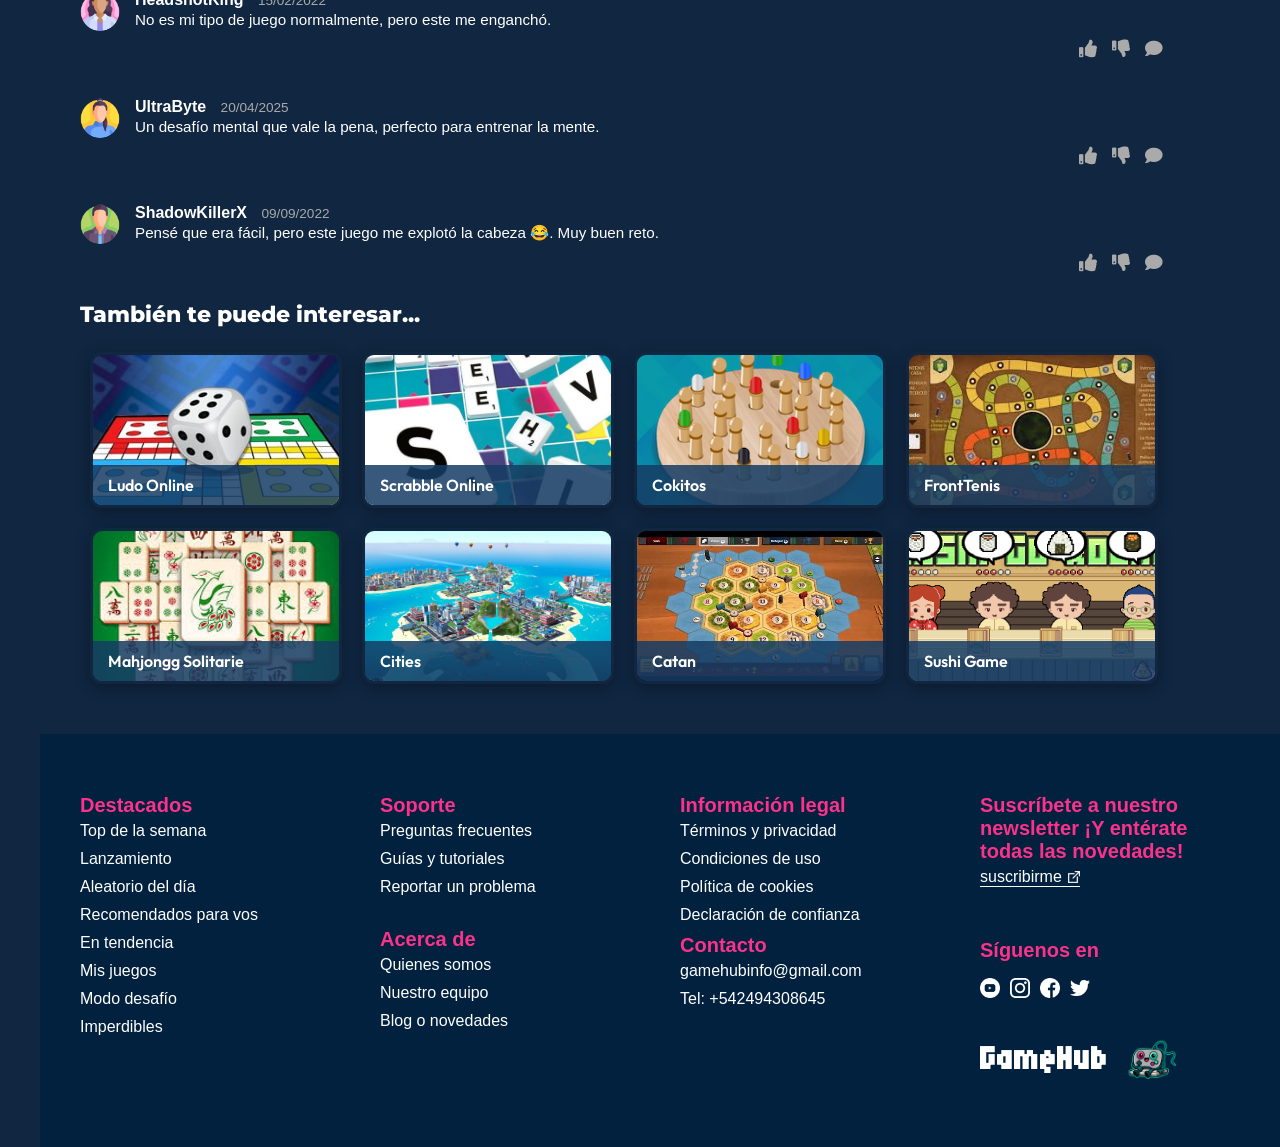
==== commit c3057172: "agrego entrega 2" ====
--- a/Entrega2/juegoPeg.html
+++ b/Entrega2/juegoPeg.html
@@ -348,7 +348,78 @@
 
 </main>
 
-<?php require 'secciones/footer.php'; ?> 
+<footer class="footer">
+    <div class="footer-container">
+        <div class="footer-column">
+            <h3>Destacados</h3>
+            <ul class="ul-footer">
+                <li>Top de la semana</li>
+                <li>Lanzamiento</li>
+                <li>Aleatorio del día</li>
+                <li>Recomendados para vos</li>
+                <li>En tendencia</li>
+                <li>Mis juegos</li>
+                <li>Modo desafío</li>
+                <li>Imperdibles</li>
+            </ul>
+        </div>
+
+        <div class="footer-column">
+            <h3>Soporte</h3>
+            <ul class="ul-footer">
+                <li>Preguntas frecuentes</li>
+                <li>Guías y tutoriales</li>
+                <li>Reportar un problema</li>
+            </ul>
+
+            <h3 class="margin-top">Acerca de</h3>
+            <ul class="ul-footer">
+                <li>Quienes somos</li>
+                <li>Nuestro equipo</li>
+                <li>Blog o novedades</li>
+            </ul>
+        </div>
+
+        <div class="footer-column">
+            <h3>Información legal</h3>
+            <ul class="ul-footer">
+                <li>Términos y privacidad</li>
+                <li>Condiciones de uso</li>
+                <li>Política de cookies</li>
+                <li>Declaración de confianza</li>
+            </ul>
+
+            <h3>Contacto</h3>
+            <ul class="ul-footer">
+                <li>gamehubinfo@gmail.com</li>
+                <li>Tel: +542494308645</li>
+            </ul>
+        </div>
+
+        <div class="footer-column">
+            <h3>Suscríbete a nuestro newsletter ¡Y entérate todas las novedades!</h3>
+            <a href="#" class="subscribe-link">suscribirme 
+                <img src="images/imgFooter/flecha.png" alt="flecha" class="icono-flecha">
+            </a>
+
+            <h3 class="margin-top">Síguenos en</h3>
+                <div class="social-icons">               
+                    <img src="images/imgFooter/youtube.png" alt="YouTube">
+                    <img src="images/imgFooter/instagram.png" alt="Instagram">
+                    <img src="images/imgFooter/facebook.png" alt="Facebook">
+                    <img src="images/imgFooter/twitter.png" alt="Twitter">
+                </div>
+
+            <div class="logos">
+                <span class="logo-text">GameHub</span>
+                <div class="logo-icon">
+                    <img src="images/imgFooter/logoSentado.png" alt="logo GameHub">
+                </div>
+            </div>
+        </div>
+    </div>
+</footer>
+
 
 <script src="js/agregarJuego.js"></script>
 <script src="js/barras.js"></script>
